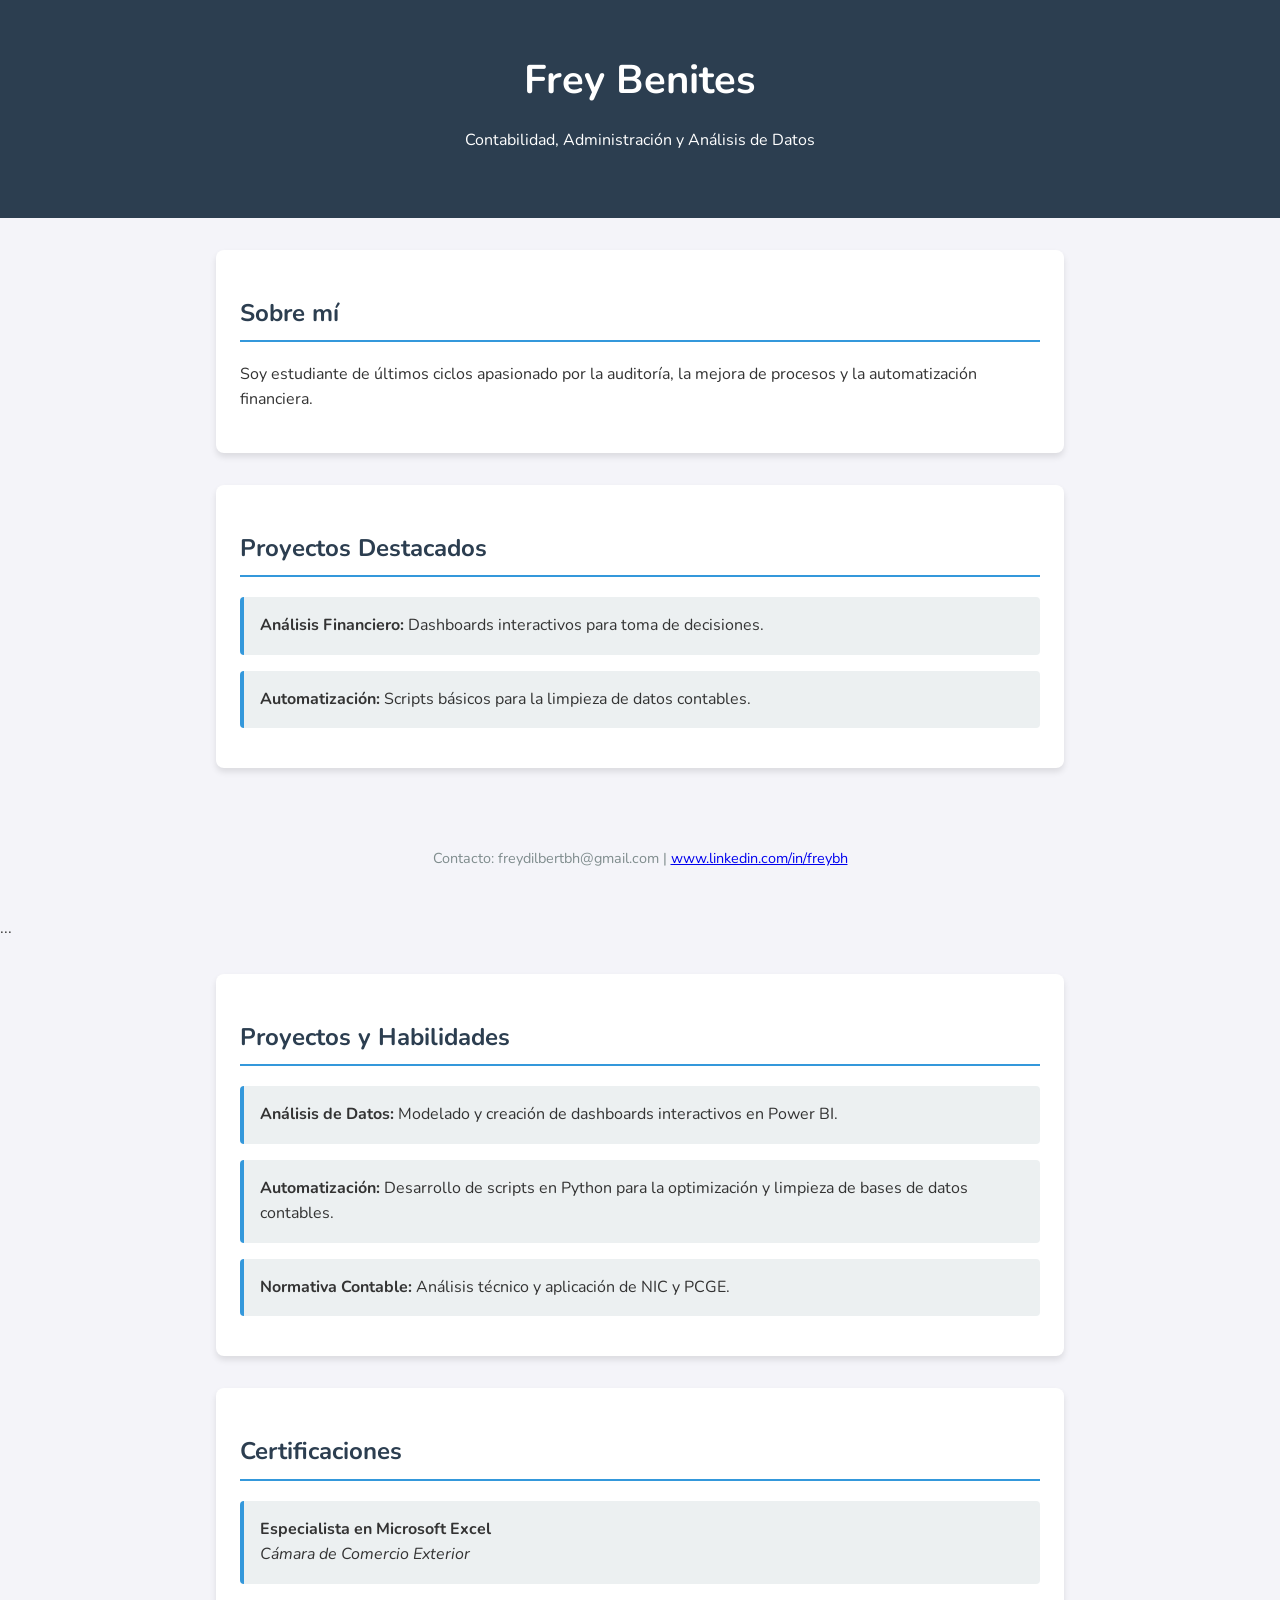
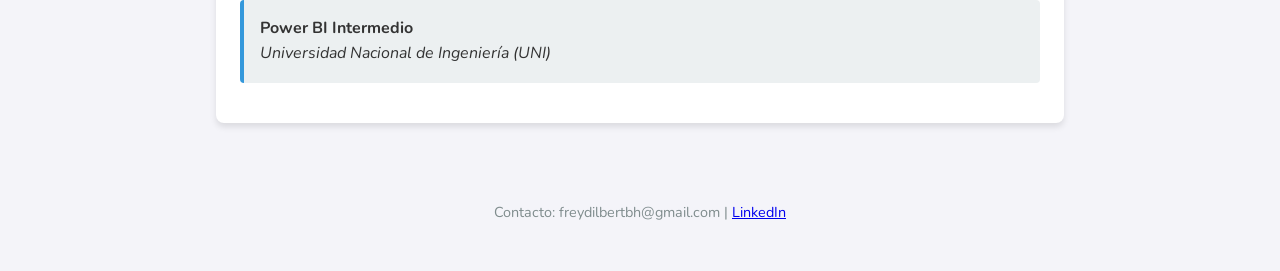
==== index.html @ 2e297ecc "Add files via upload" ====
<!DOCTYPE html>
<html lang="es">
<head>
    <meta charset="UTF-8">
    <meta name="viewport" content="width=device-width, initial-scale=1.0">
    <title>Frey Benites - Portafolio</title>
    <link rel="stylesheet" href="style.css">
</head>
<body>

    <header>
        <h1>Frey Benites</h1>
        <p>Contabilidad, Administración y Análisis de Datos</p>
    </header>

    <section id="sobre-mi">
        <h2>Sobre mí</h2>
        <p>Soy estudiante de últimos ciclos apasionado por la auditoría, la mejora de procesos y la automatización financiera.</p>
    </section>

    <section id="proyectos">
        <h2>Proyectos Destacados</h2>
        <ul>
            <li><strong>Análisis Financiero:</strong> Dashboards interactivos para toma de decisiones.</li>
            <li><strong>Automatización:</strong> Scripts básicos para la limpieza de datos contables.</li>
        </ul>
    </section>

    <footer>
        <p>Contacto: freydilbertbh@gmail.com | <a href="https://www.linkedin.com/in/freybh" target="_blank">www.linkedin.com/in/freybh</a></p>
    </footer>

</body>
</html>
...
    <section id="proyectos">
        <h2>Proyectos y Habilidades</h2>
        <ul>
            <li><strong>Análisis de Datos:</strong> Modelado y creación de dashboards interactivos en Power BI.</li>
            <li><strong>Automatización:</strong> Desarrollo de scripts en Python para la optimización y limpieza de bases de datos contables.</li>
            <li><strong>Normativa Contable:</strong> Análisis técnico y aplicación de NIC y PCGE.</li>
        </ul>
    </section>

    <section id="certificaciones">
        <h2>Certificaciones</h2>
        <ul>
            <li><strong>Especialista en Microsoft Excel</strong> <br> <em>Cámara de Comercio Exterior</em></li>
            <li><strong>Power BI Intermedio</strong> <br> <em>Universidad Nacional de Ingeniería (UNI)</em></li>
        </ul>
    </section>

    <footer>
        <p>Contacto: freydilbertbh@gmail.com | <a href="#">LinkedIn</a></p>
    </footer>

</body>
</html>
---- style.css ----
/* Importamos una fuente moderna y muy legible de Google Fonts */
@import url('https://fonts.googleapis.com/css2?family=Nunito:wght@400;700&display=swap');

body {
    font-family: 'Nunito', system-ui, sans-serif;
    line-height: 1.6;
    margin: 0;
    padding: 0;
    background-color: #f4f4f9;
    color: #333;
}

header {
    background-color: #2c3e50;
    color: #ffffff;
    text-align: center;
    padding: 3rem 1rem;
}

header h1 {
    margin: 0;
    font-size: 2.5rem;
}

section {
    max-width: 800px;
    margin: 2rem auto;
    padding: 1.5rem;
    background: #ffffff;
    border-radius: 8px;
    box-shadow: 0 4px 6px rgba(0,0,0,0.1);
}

h2 {
    color: #2c3e50;
    border-bottom: 2px solid #3498db;
    padding-bottom: 0.5rem;
}

ul {
    list-style-type: none;
    padding: 0;
}

ul li {
    background: #ecf0f1;
    margin-bottom: 1rem;
    padding: 1rem;
    border-left: 4px solid #3498db;
    border-radius: 4px;
}

footer {
    text-align: center;
    padding: 2rem;
    font-size: 0.9rem;
    color: #7f8c8d;
}
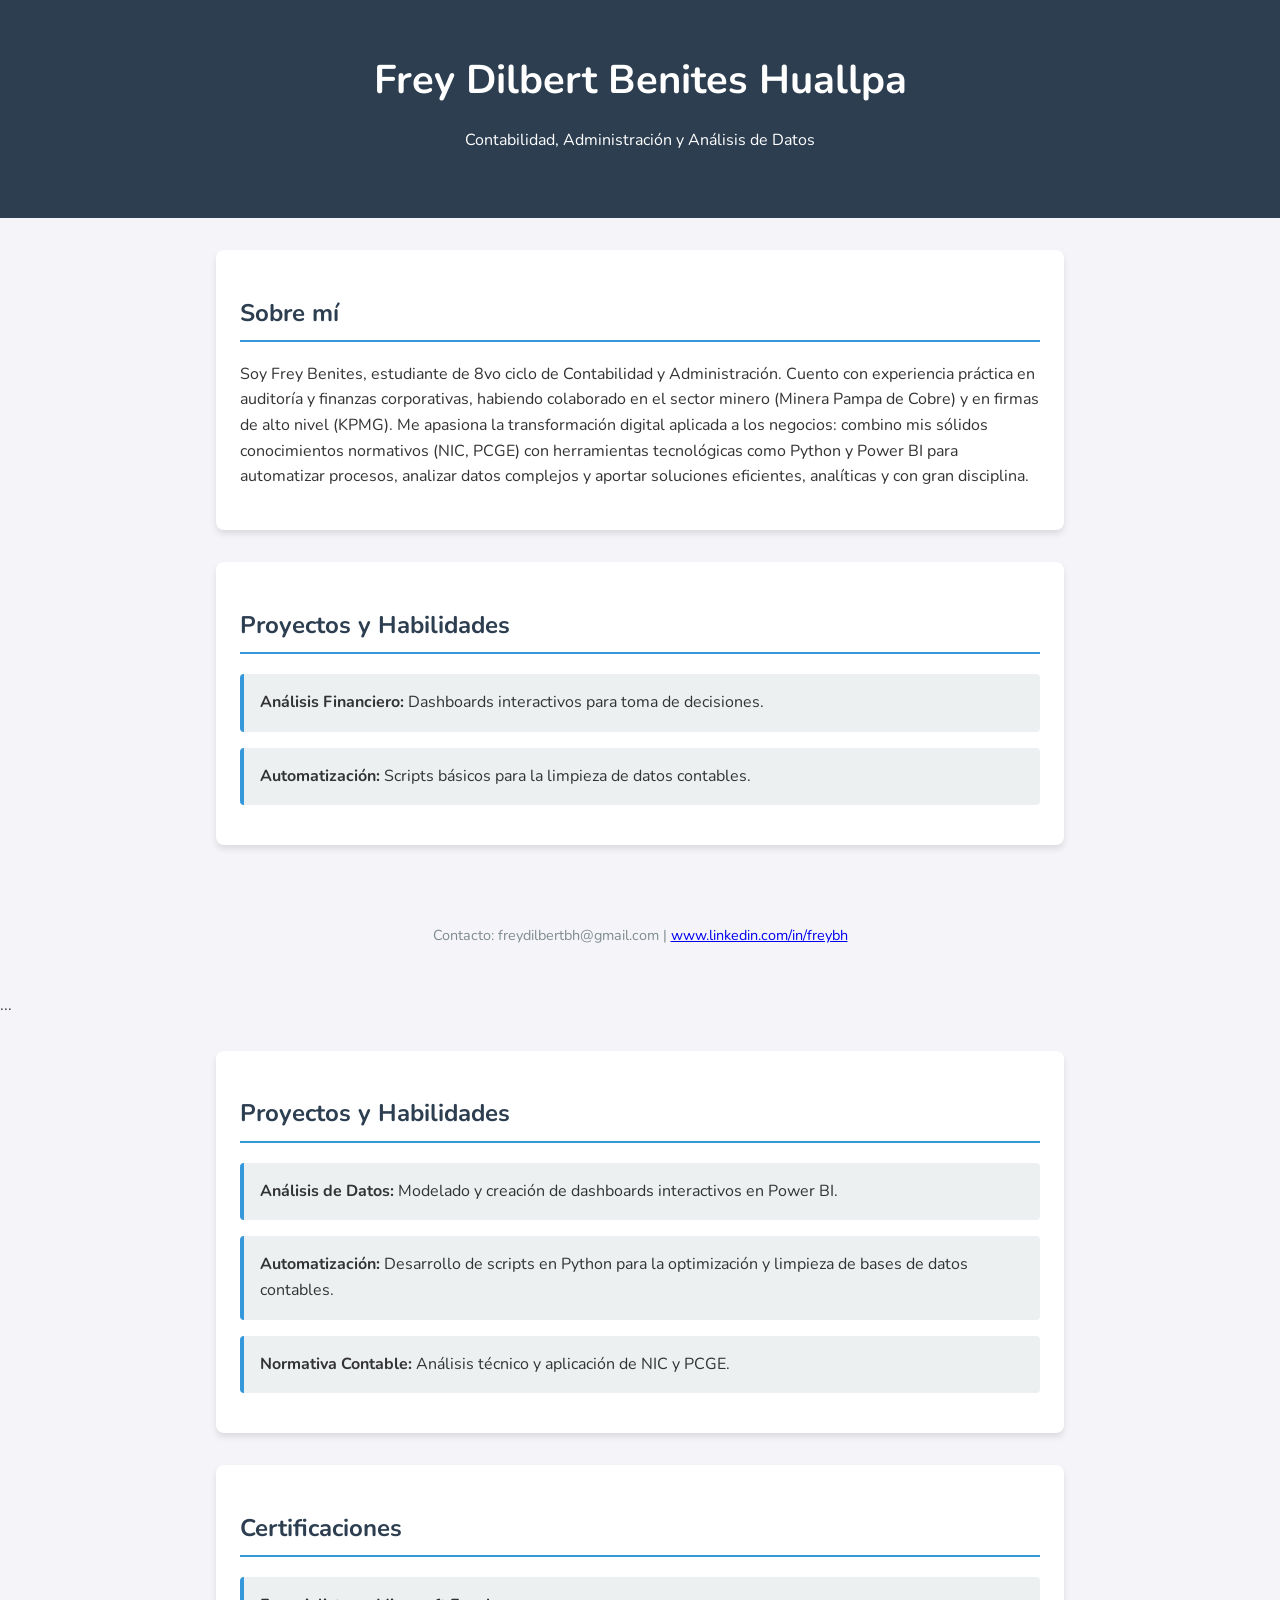
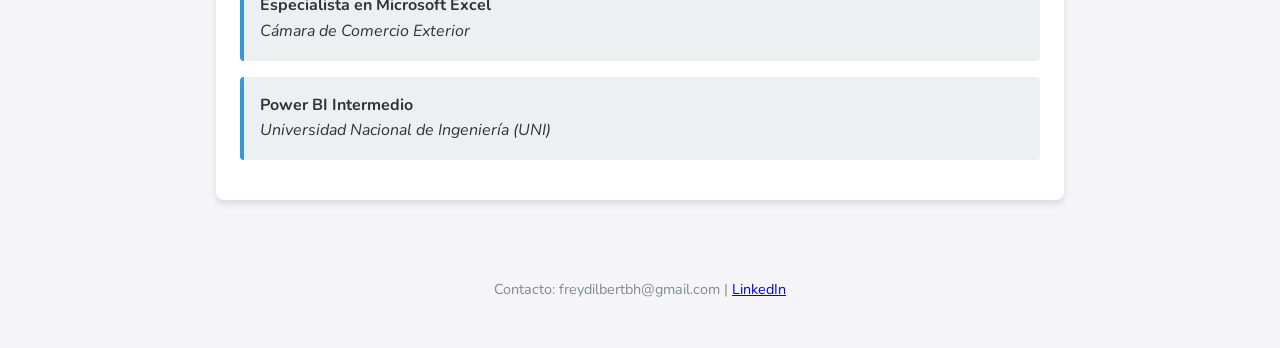
==== commit 7d3fcf36: "Add files via upload" ====
--- a/index.html
+++ b/index.html
@@ -9,17 +9,17 @@
 <body>
 
     <header>
-        <h1>Frey Benites</h1>
+        <h1>Frey Dilbert Benites Huallpa</h1>
         <p>Contabilidad, Administración y Análisis de Datos</p>
     </header>
 
     <section id="sobre-mi">
         <h2>Sobre mí</h2>
-        <p>Soy estudiante de últimos ciclos apasionado por la auditoría, la mejora de procesos y la automatización financiera.</p>
+        <p>Soy Frey Benites, estudiante de 8vo ciclo de Contabilidad y Administración. Cuento con experiencia práctica en auditoría y finanzas corporativas, habiendo colaborado en el sector minero (Minera Pampa de Cobre) y en firmas de alto nivel (KPMG). Me apasiona la transformación digital aplicada a los negocios: combino mis sólidos conocimientos normativos (NIC, PCGE) con herramientas tecnológicas como Python y Power BI para automatizar procesos, analizar datos complejos y aportar soluciones eficientes, analíticas y con gran disciplina.</p>
     </section>
 
     <section id="proyectos">
-        <h2>Proyectos Destacados</h2>
+        <h2>Proyectos y Habilidades</h2>
         <ul>
             <li><strong>Análisis Financiero:</strong> Dashboards interactivos para toma de decisiones.</li>
             <li><strong>Automatización:</strong> Scripts básicos para la limpieza de datos contables.</li>
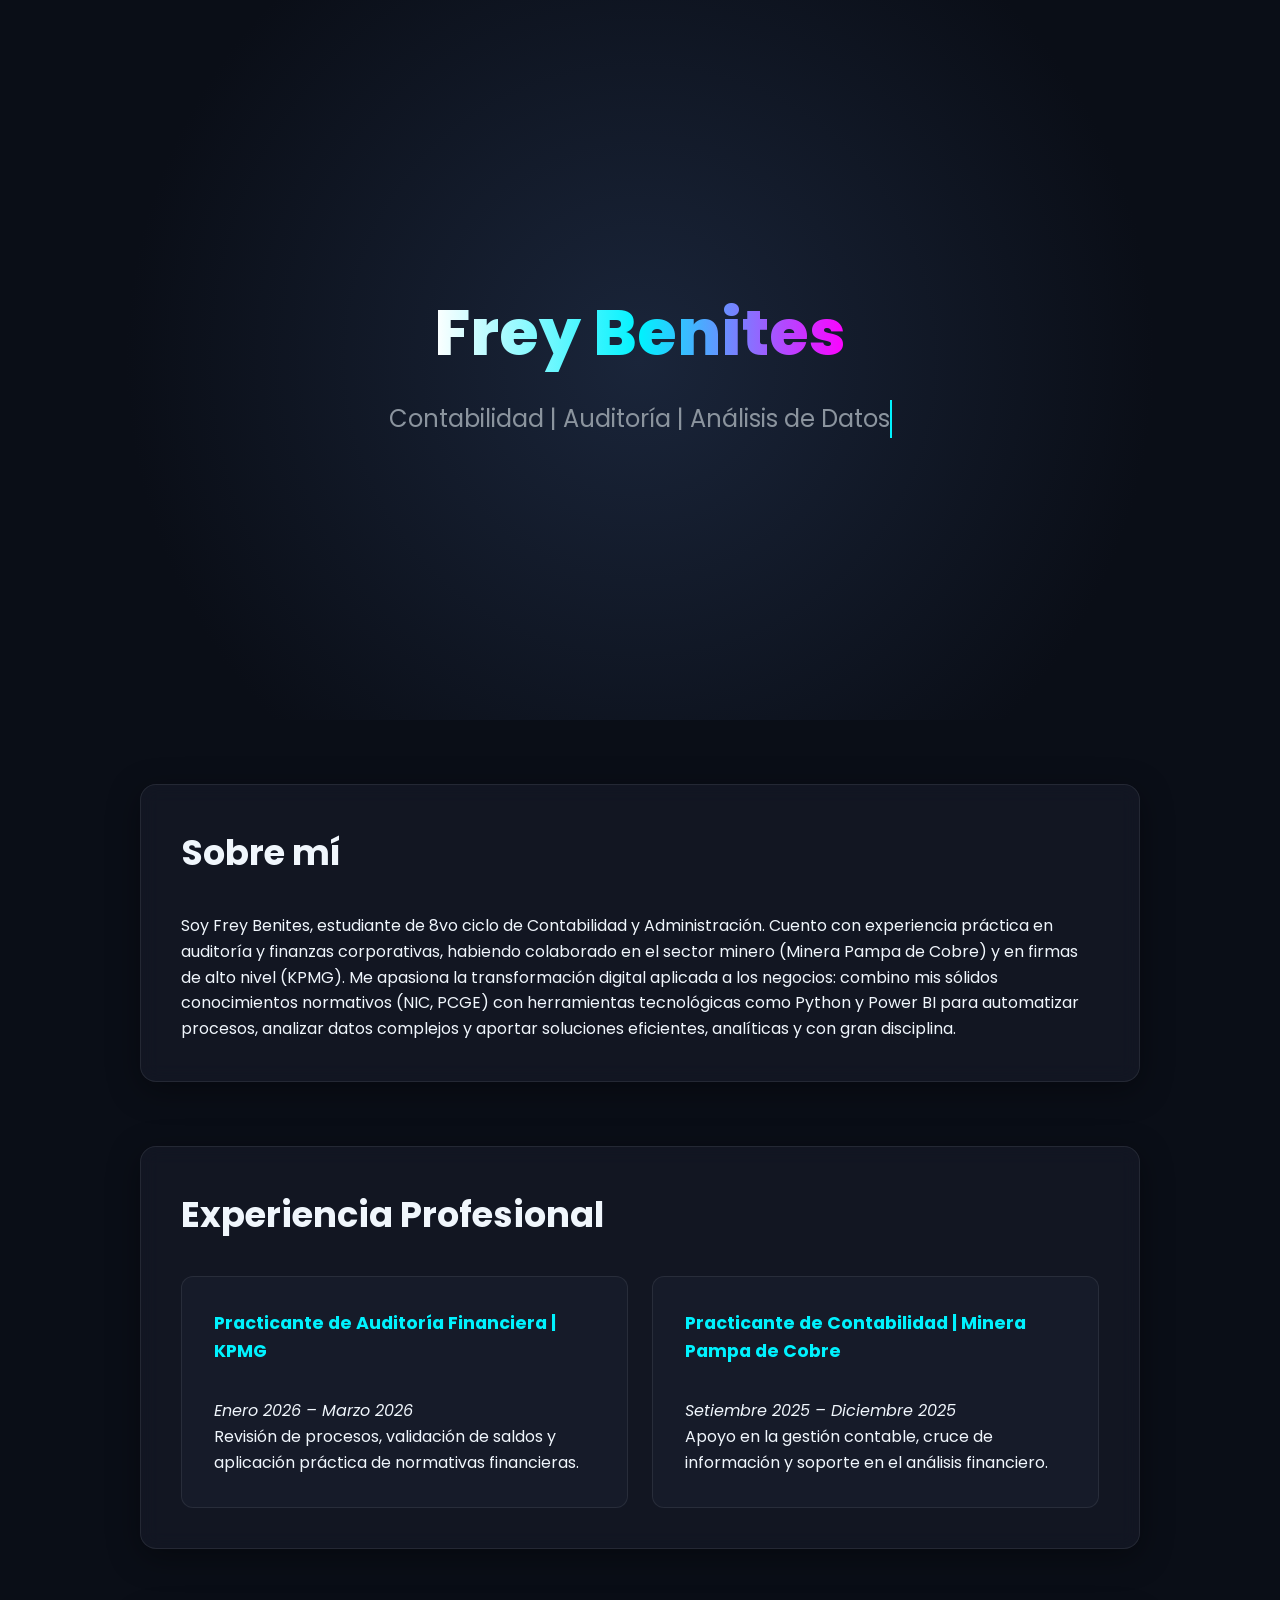
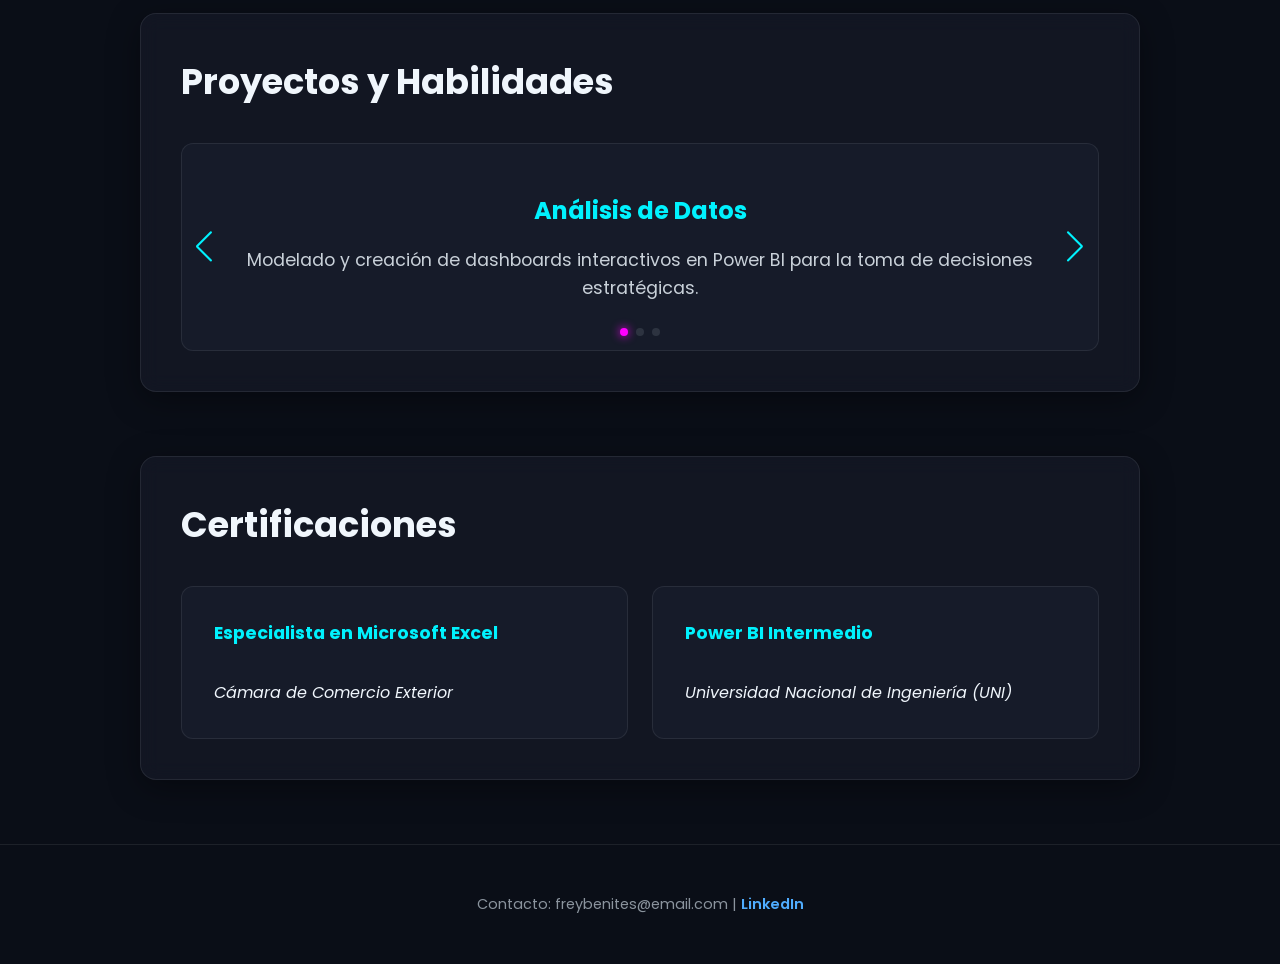
==== commit 0467e4e4: "Add files via upload" ====
--- a/index.html
+++ b/index.html
@@ -4,13 +4,16 @@
     <meta charset="UTF-8">
     <meta name="viewport" content="width=device-width, initial-scale=1.0">
     <title>Frey Benites - Portafolio</title>
+    
     <link rel="stylesheet" href="style.css">
+    
+    <link rel="stylesheet" href="https://cdn.jsdelivr.net/npm/swiper@11/swiper-bundle.min.css" />
 </head>
 <body>
 
     <header>
-        <h1>Frey Dilbert Benites Huallpa</h1>
-        <p>Contabilidad, Administración y Análisis de Datos</p>
+        <h1>Frey Benites</h1>
+        <p class="typewriter">Contabilidad | Auditoría | Análisis de Datos</p>
     </header>
 
     <section id="sobre-mi">
@@ -18,28 +21,50 @@
         <p>Soy Frey Benites, estudiante de 8vo ciclo de Contabilidad y Administración. Cuento con experiencia práctica en auditoría y finanzas corporativas, habiendo colaborado en el sector minero (Minera Pampa de Cobre) y en firmas de alto nivel (KPMG). Me apasiona la transformación digital aplicada a los negocios: combino mis sólidos conocimientos normativos (NIC, PCGE) con herramientas tecnológicas como Python y Power BI para automatizar procesos, analizar datos complejos y aportar soluciones eficientes, analíticas y con gran disciplina.</p>
     </section>
 
-    <section id="proyectos">
-        <h2>Proyectos y Habilidades</h2>
+    <section id="experiencia">
+        <h2>Experiencia Profesional</h2>
         <ul>
-            <li><strong>Análisis Financiero:</strong> Dashboards interactivos para toma de decisiones.</li>
-            <li><strong>Automatización:</strong> Scripts básicos para la limpieza de datos contables.</li>
+            <li>
+                <strong>Practicante de Auditoría Financiera | KPMG</strong> <br> 
+                <em>Enero 2026 – Marzo 2026</em> <br> 
+                Revisión de procesos, validación de saldos y aplicación práctica de normativas financieras.
+            </li>
+            <li>
+                <strong>Practicante de Contabilidad | Minera Pampa de Cobre</strong> <br> 
+                <em>Setiembre 2025 – Diciembre 2025</em> <br> 
+                Apoyo en la gestión contable, cruce de información y soporte en el análisis financiero.
+            </li>
         </ul>
     </section>
 
-    <footer>
-        <p>Contacto: freydilbertbh@gmail.com | <a href="https://www.linkedin.com/in/freybh" target="_blank">www.linkedin.com/in/freybh</a></p>
-    </footer>
-
-</body>
-</html>
-...
     <section id="proyectos">
         <h2>Proyectos y Habilidades</h2>
-        <ul>
-            <li><strong>Análisis de Datos:</strong> Modelado y creación de dashboards interactivos en Power BI.</li>
-            <li><strong>Automatización:</strong> Desarrollo de scripts en Python para la optimización y limpieza de bases de datos contables.</li>
-            <li><strong>Normativa Contable:</strong> Análisis técnico y aplicación de NIC y PCGE.</li>
-        </ul>
+        
+        <div class="swiper">
+            <div class="swiper-wrapper">
+                
+                <div class="swiper-slide">
+                    <h3>Análisis de Datos</h3>
+                    <p>Modelado y creación de dashboards interactivos en Power BI para la toma de decisiones estratégicas.</p>
+                </div>
+                
+                <div class="swiper-slide">
+                    <h3>Automatización con Python</h3>
+                    <p>Desarrollo de scripts para la optimización, estructuración y limpieza de grandes bases de datos contables.</p>
+                </div>
+                
+                <div class="swiper-slide">
+                    <h3>Normativa Contable</h3>
+                    <p>Análisis técnico, justificación y aplicación estricta de normas como la NIC 16, NIC 2 y el PCGE.</p>
+                </div>
+
+            </div>
+            
+            <div class="swiper-pagination"></div>
+
+            <div class="swiper-button-prev"></div>
+            <div class="swiper-button-next"></div>
+        </div>
     </section>
 
     <section id="certificaciones">
@@ -51,8 +76,28 @@
     </section>
 
     <footer>
-        <p>Contacto: freydilbertbh@gmail.com | <a href="#">LinkedIn</a></p>
+        <p>Contacto: freybenites@email.com | <a href="https://www.linkedin.com/in/frey-benites" target="_blank">LinkedIn</a></p>
     </footer>
+
+    <script src="https://cdn.jsdelivr.net/npm/swiper@11/swiper-bundle.min.js"></script>
+    <script>
+        const swiper = new Swiper('.swiper', {
+            direction: 'horizontal',
+            loop: true, // Carrusel infinito
+            autoplay: {
+                delay: 3500, // Cambia cada 3.5 segundos
+                disableOnInteraction: false,
+            },
+            pagination: {
+                el: '.swiper-pagination',
+                clickable: true,
+            },
+            navigation: {
+                nextEl: '.swiper-button-next',
+                prevEl: '.swiper-button-prev',
+            },
+        });
+    </script>
 
 </body>
 </html>
--- a/style.css
+++ b/style.css
@@ -1,58 +1,256 @@
-/* Importamos una fuente moderna y muy legible de Google Fonts */
-@import url('https://fonts.googleapis.com/css2?family=Nunito:wght@400;700&display=swap');
-
-body {
-    font-family: 'Nunito', system-ui, sans-serif;
-    line-height: 1.6;
+/* =========================================
+   1. IMPORTACIÓN DE FUENTES Y VARIABLES
+========================================= */
+@import url('https://fonts.googleapis.com/css2?family=Poppins:wght@300;400;600;700&display=swap');
+
+:root {
+    /* Paleta Tech/IA: Oscuro con acentos Cian y Magenta neón */
+    --bg-color: #0a0e17; /* Fondo principal muy oscuro */
+    --bg-accent: #161b29; /* Fondo de tarjetas/secciones */
+    --text-color: #f0f6fc;
+    --primary-neon: #00f2fe; /* Cian eléctrico */
+    --secondary-neon: #4facfe; /* Azul brillante */
+    --accent-magenta: #ff00ff; /* Magenta para toques finales */
+    --glass-bg: rgba(22, 27, 41, 0.7); /* Efecto cristal esmerilado */
+    --border-glass: rgba(255, 255, 255, 0.08);
+}
+
+/* =========================================
+   2. ESTILOS BASE Y RESET
+========================================= */
+* {
     margin: 0;
     padding: 0;
-    background-color: #f4f4f9;
-    color: #333;
-}
-
+    box-sizing: border-box;
+}
+
+body {
+    font-family: 'Poppins', system-ui, sans-serif;
+    line-height: 1.6;
+    background-color: var(--bg-color);
+    color: var(--text-color);
+    overflow-x: hidden; /* Evita que la página se desborde hacia los lados por las animaciones */
+}
+
+/* =========================================
+   3. DISEÑO DE SECCIONES GENERALES
+========================================= */
+section {
+    max-width: 1000px;
+    margin: 4rem auto;
+    padding: 2.5rem;
+    background: var(--glass-bg);
+    backdrop-filter: blur(10px); /* Efecto difuminado del fondo */
+    border-radius: 16px;
+    border: 1px solid var(--border-glass);
+    box-shadow: 0 8px 32px 0 rgba(0, 0, 0, 0.37);
+    /* Animación de entrada */
+    animation: fadeInUp 0.8s ease both;
+}
+
+/* Efecto de cascada: las secciones aparecen una tras otra */
+section:nth-child(2) { animation-delay: 0.2s; }
+section:nth-child(3) { animation-delay: 0.4s; }
+section:nth-child(4) { animation-delay: 0.6s; }
+section:nth-child(5) { animation-delay: 0.8s; }
+
+h2 {
+    font-size: 2.2rem;
+    font-weight: 700;
+    color: var(--text-color);
+    margin-bottom: 2rem;
+    position: relative;
+    display: inline-block;
+}
+
+/* Línea de neón animada debajo de los títulos (h2) */
+h2::after {
+    content: '';
+    position: absolute;
+    width: 0;
+    height: 3px;
+    bottom: -5px;
+    left: 0;
+    background: linear-gradient(90deg, var(--primary-neon), var(--secondary-neon));
+    transition: width 0.4s ease;
+}
+
+section:hover h2::after {
+    width: 100%; /* La línea crece al pasar el mouse sobre la sección */
+}
+
+/* =========================================
+   4. CABECERA (HEADER)
+========================================= */
 header {
-    background-color: #2c3e50;
-    color: #ffffff;
+    height: 80vh; /* Ocupa el 80% de la pantalla inicial */
+    display: flex;
+    flex-direction: column;
+    justify-content: center;
+    align-items: center;
     text-align: center;
-    padding: 3rem 1rem;
+    background: radial-gradient(circle at center, #1a253a 0%, var(--bg-color) 70%);
+    padding: 2rem;
 }
 
 header h1 {
-    margin: 0;
-    font-size: 2.5rem;
-}
-
-section {
-    max-width: 800px;
-    margin: 2rem auto;
-    padding: 1.5rem;
-    background: #ffffff;
-    border-radius: 8px;
-    box-shadow: 0 4px 6px rgba(0,0,0,0.1);
-}
-
-h2 {
-    color: #2c3e50;
-    border-bottom: 2px solid #3498db;
-    padding-bottom: 0.5rem;
-}
-
+    font-size: 4rem;
+    font-weight: 800;
+    /* Texto con gradiente de colores */
+    background: linear-gradient(to right, #ffffff, var(--primary-neon), var(--accent-magenta));
+    -webkit-background-clip: text;
+    -webkit-text-fill-color: transparent;
+    margin-bottom: 1rem;
+    animation: fadeInUp 1s ease both;
+}
+
+/* =========================================
+   5. LISTAS Y TARJETAS (Experiencia, Certificados)
+========================================= */
 ul {
     list-style-type: none;
-    padding: 0;
+    display: grid;
+    grid-template-columns: repeat(auto-fit, minmax(300px, 1fr));
+    gap: 1.5rem;
 }
 
 ul li {
-    background: #ecf0f1;
+    background: var(--bg-accent);
+    padding: 2rem;
+    border-radius: 12px;
+    border: 1px solid var(--border-glass);
+    transition: all 0.3s ease;
+    cursor: default;
+}
+
+/* Efecto al pasar el mouse por encima de una tarjeta */
+ul li:hover {
+    transform: translateY(-5px) scale(1.02);
+    border-color: var(--primary-neon);
+    box-shadow: 0 10px 20px rgba(0, 242, 254, 0.15);
+}
+
+ul li strong {
+    color: var(--primary-neon);
+    font-size: 1.1rem;
+    display: block;
+    margin-bottom: 0.5rem;
+}
+
+/* =========================================
+   6. CARRUSEL (Estilos para Swiper.js)
+========================================= */
+.swiper {
+    width: 100%;
+    height: auto;
+    padding-bottom: 3.5rem; /* Espacio para los puntitos de abajo */
+}
+
+.swiper-slide {
+    text-align: center;
+    background: var(--bg-accent);
+    display: flex;
+    flex-direction: column;
+    justify-content: center;
+    align-items: center;
+    padding: 3rem;
+    border-radius: 12px;
+    border: 1px solid var(--border-glass);
+    transition: all 0.3s ease;
+}
+
+.swiper-slide h3 {
+    color: var(--primary-neon);
+    font-size: 1.5rem;
     margin-bottom: 1rem;
-    padding: 1rem;
-    border-left: 4px solid #3498db;
-    border-radius: 4px;
-}
-
+}
+
+.swiper-slide p {
+    font-size: 1.1rem;
+    color: #c9d1d9;
+}
+
+/* Colores de las flechas y puntos de Swiper */
+.swiper-button-next, .swiper-button-prev {
+    color: var(--primary-neon) !important;
+    transform: scale(0.7); /* Las hace un poco más sutiles */
+}
+
+.swiper-pagination-bullet {
+    background: #8b949e !important; /* Puntos inactivos */
+}
+
+.swiper-pagination-bullet-active {
+    background: var(--accent-magenta) !important; /* Punto activo */
+    box-shadow: 0 0 10px var(--accent-magenta);
+}
+
+/* =========================================
+   7. PIE DE PÁGINA (FOOTER)
+========================================= */
 footer {
     text-align: center;
-    padding: 2rem;
+    padding: 3rem;
     font-size: 0.9rem;
-    color: #7f8c8d;
+    color: #8b949e;
+    border-top: 1px solid var(--border-glass);
+    margin-top: 4rem;
+}
+
+footer a {
+    color: var(--secondary-neon);
+    text-decoration: none;
+    transition: color 0.3s ease;
+    font-weight: 600;
+}
+
+footer a:hover {
+    color: var(--accent-magenta);
+}
+
+/* =========================================
+   8. ANIMACIONES Y EFECTOS ESPECIALES
+========================================= */
+/* Animación de aparición suave desde abajo */
+@keyframes fadeInUp {
+    from {
+        opacity: 0;
+        transform: translateY(30px);
+    }
+    to {
+        opacity: 1;
+        transform: translateY(0);
+    }
+}
+
+/* Efecto Máquina de Escribir (Typewriter) */
+.typewriter {
+    overflow: hidden; 
+    border-right: 2px solid var(--primary-neon); /* El cursor de escritura */
+    white-space: nowrap; 
+    margin: 0 auto; 
+    font-size: 1.5rem;
+    color: #8b949e;
+    animation: 
+      typing 3.5s steps(40, end),
+      blink-caret .75s step-end infinite;
+}
+
+/* La escritura en sí */
+@keyframes typing {
+    from { width: 0 }
+    to { width: 100% } /* Ajusta automáticamente al tamaño del texto */
+}
+
+/* El parpadeo del cursor */
+@keyframes blink-caret {
+    from, to { border-color: transparent }
+    50% { border-color: var(--primary-neon); }
+}
+
+/* Ajustes para pantallas pequeñas (Celulares) */
+@media (max-width: 768px) {
+    header h1 { font-size: 2.5rem; }
+    .typewriter { font-size: 1rem; border-right: none; white-space: normal; animation: fadeInUp 1s ease both; }
+    section { margin: 2rem 1rem; padding: 1.5rem; }
 }
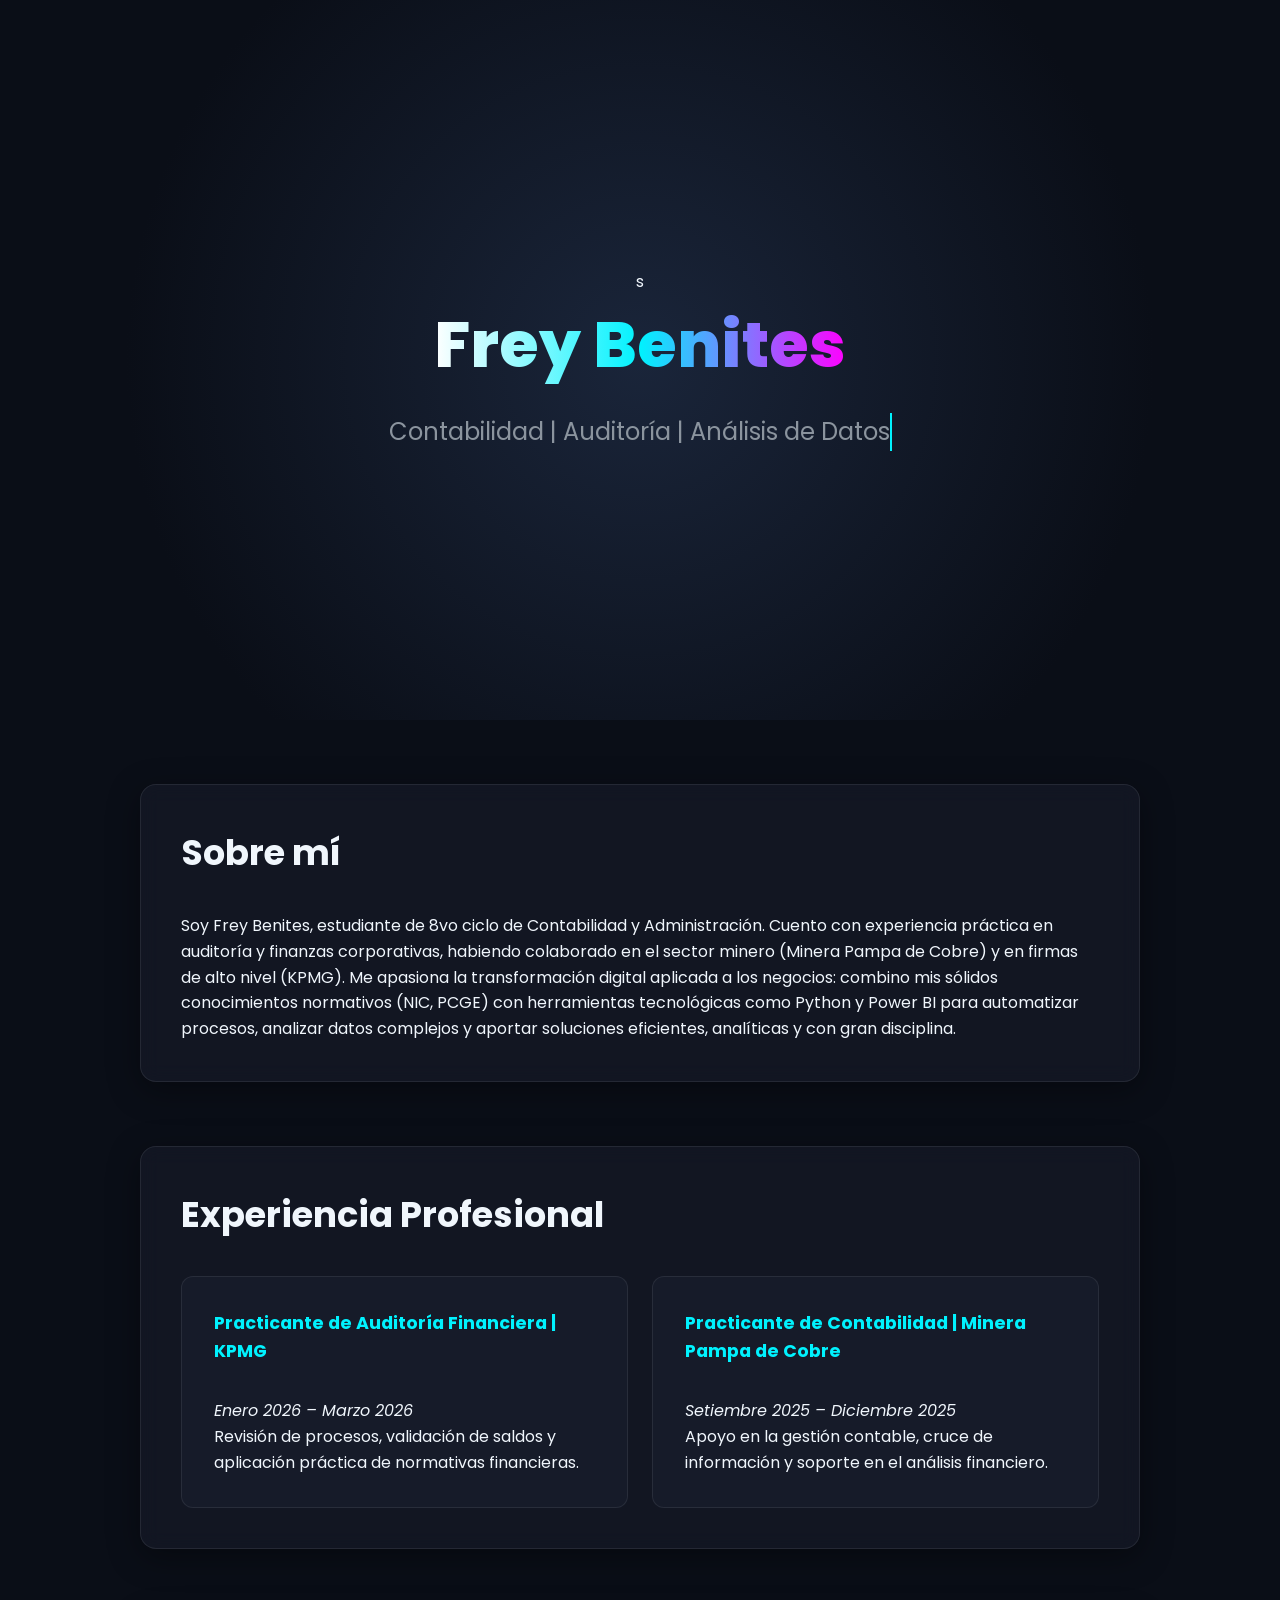
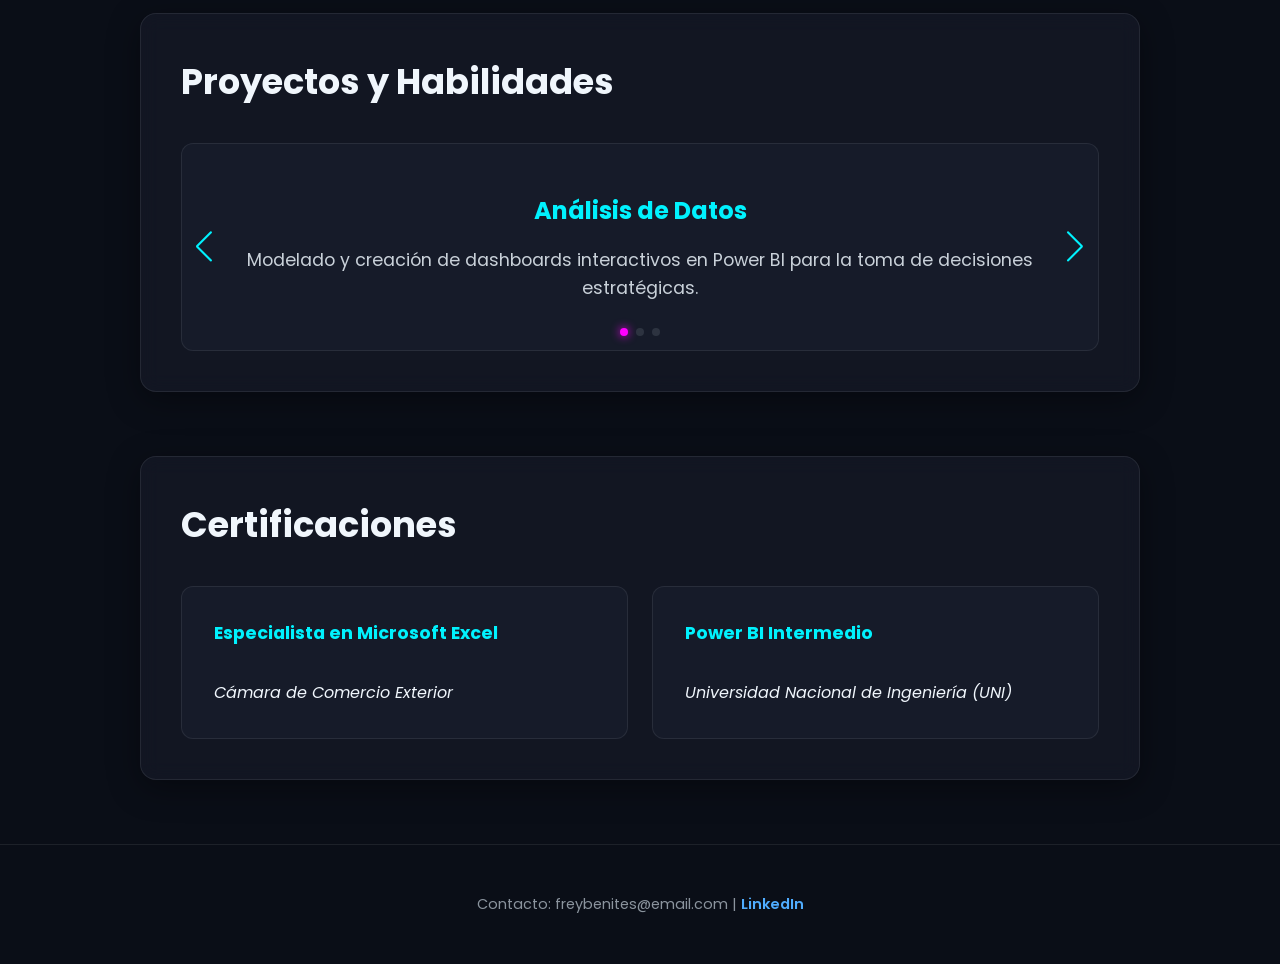
==== commit 278891c1: "Add files via upload" ====
--- a/index.html
+++ b/index.html
@@ -11,7 +11,7 @@
 </head>
 <body>
 
-    <header>
+    <header>s
         <h1>Frey Benites</h1>
         <p class="typewriter">Contabilidad | Auditoría | Análisis de Datos</p>
     </header>
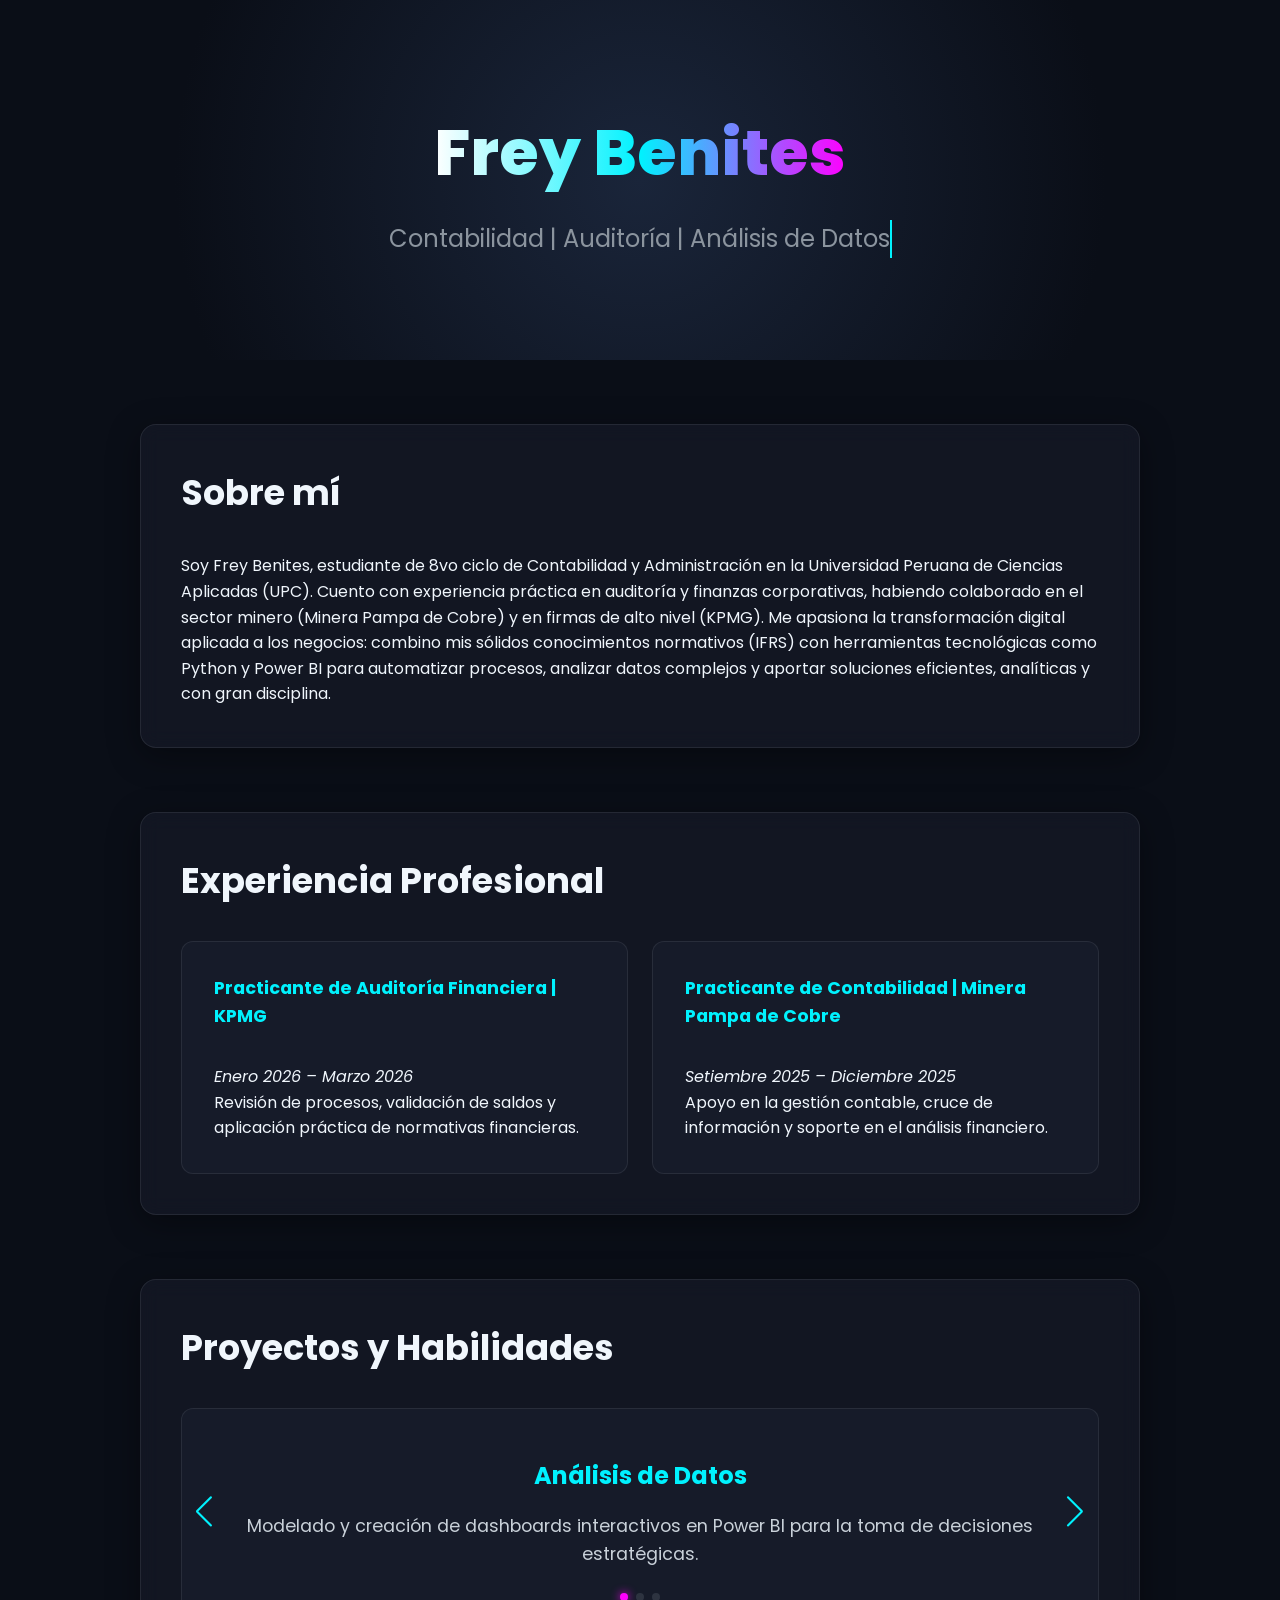
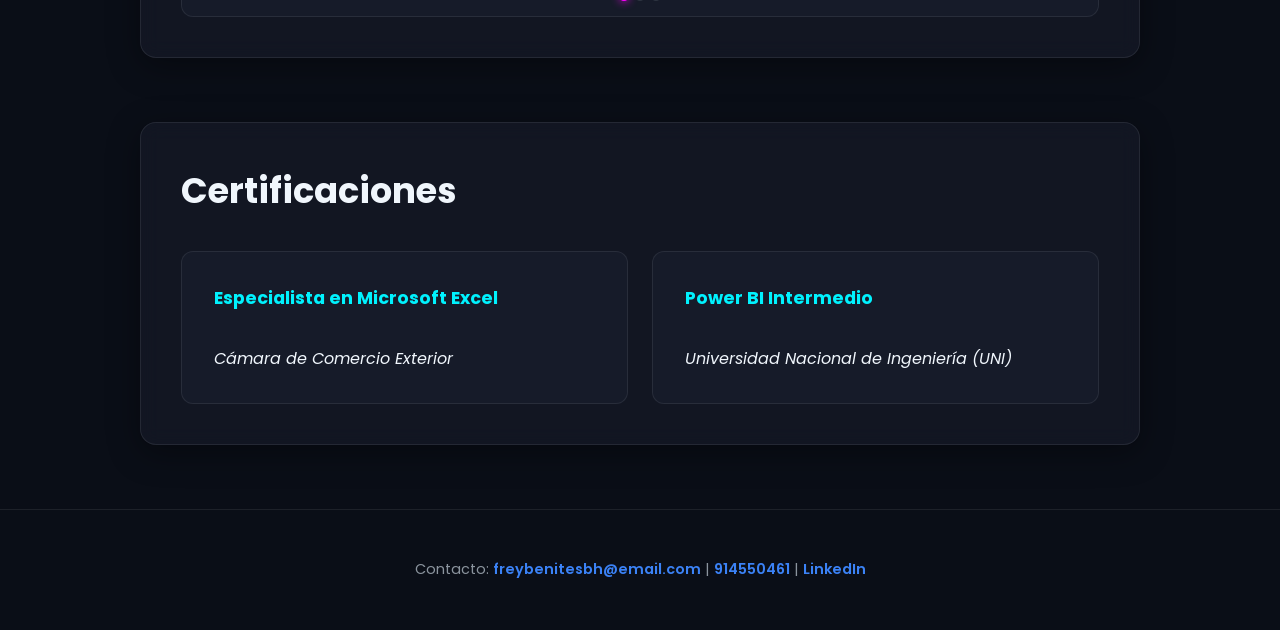
==== commit 90b1e648: "Add files via upload" ====
--- a/index.html
+++ b/index.html
@@ -11,14 +11,14 @@
 </head>
 <body>
 
-    <header>s
+    <header>
         <h1>Frey Benites</h1>
         <p class="typewriter">Contabilidad | Auditoría | Análisis de Datos</p>
     </header>
 
     <section id="sobre-mi">
         <h2>Sobre mí</h2>
-        <p>Soy Frey Benites, estudiante de 8vo ciclo de Contabilidad y Administración. Cuento con experiencia práctica en auditoría y finanzas corporativas, habiendo colaborado en el sector minero (Minera Pampa de Cobre) y en firmas de alto nivel (KPMG). Me apasiona la transformación digital aplicada a los negocios: combino mis sólidos conocimientos normativos (NIC, PCGE) con herramientas tecnológicas como Python y Power BI para automatizar procesos, analizar datos complejos y aportar soluciones eficientes, analíticas y con gran disciplina.</p>
+        <p>Soy Frey Benites, estudiante de 8vo ciclo de Contabilidad y Administración en la Universidad Peruana de Ciencias Aplicadas (UPC). Cuento con experiencia práctica en auditoría y finanzas corporativas, habiendo colaborado en el sector minero (Minera Pampa de Cobre) y en firmas de alto nivel (KPMG). Me apasiona la transformación digital aplicada a los negocios: combino mis sólidos conocimientos normativos (IFRS) con herramientas tecnológicas como Python y Power BI para automatizar procesos, analizar datos complejos y aportar soluciones eficientes, analíticas y con gran disciplina.</p>
     </section>
 
     <section id="experiencia">
@@ -75,9 +75,14 @@
         </ul>
     </section>
 
-    <footer>
-        <p>Contacto: freybenites@email.com | <a href="https://www.linkedin.com/in/frey-benites" target="_blank">LinkedIn</a></p>
-    </footer>
+   <footer>
+    <p>
+        Contacto: 
+        <a href="mailto:freybenitesbh@email.com" style="color: #3b82f6; text-decoration: none;">freybenitesbh@email.com</a> | 
+        <a href="tel:914550461" style="color: #3b82f6; text-decoration: none;">914550461</a> | 
+        <a href="https://www.linkedin.com/in/freybh" target="_blank" style="color: #3b82f6; text-decoration: none;">LinkedIn</a>
+    </p>
+</footer>
 
     <script src="https://cdn.jsdelivr.net/npm/swiper@11/swiper-bundle.min.js"></script>
     <script>
--- a/style.css
+++ b/style.css
@@ -83,7 +83,7 @@
    4. CABECERA (HEADER)
 ========================================= */
 header {
-    height: 80vh; /* Ocupa el 80% de la pantalla inicial */
+    height: 40vh; /* Reducimos el tamaño a la mitad */
     display: flex;
     flex-direction: column;
     justify-content: center;
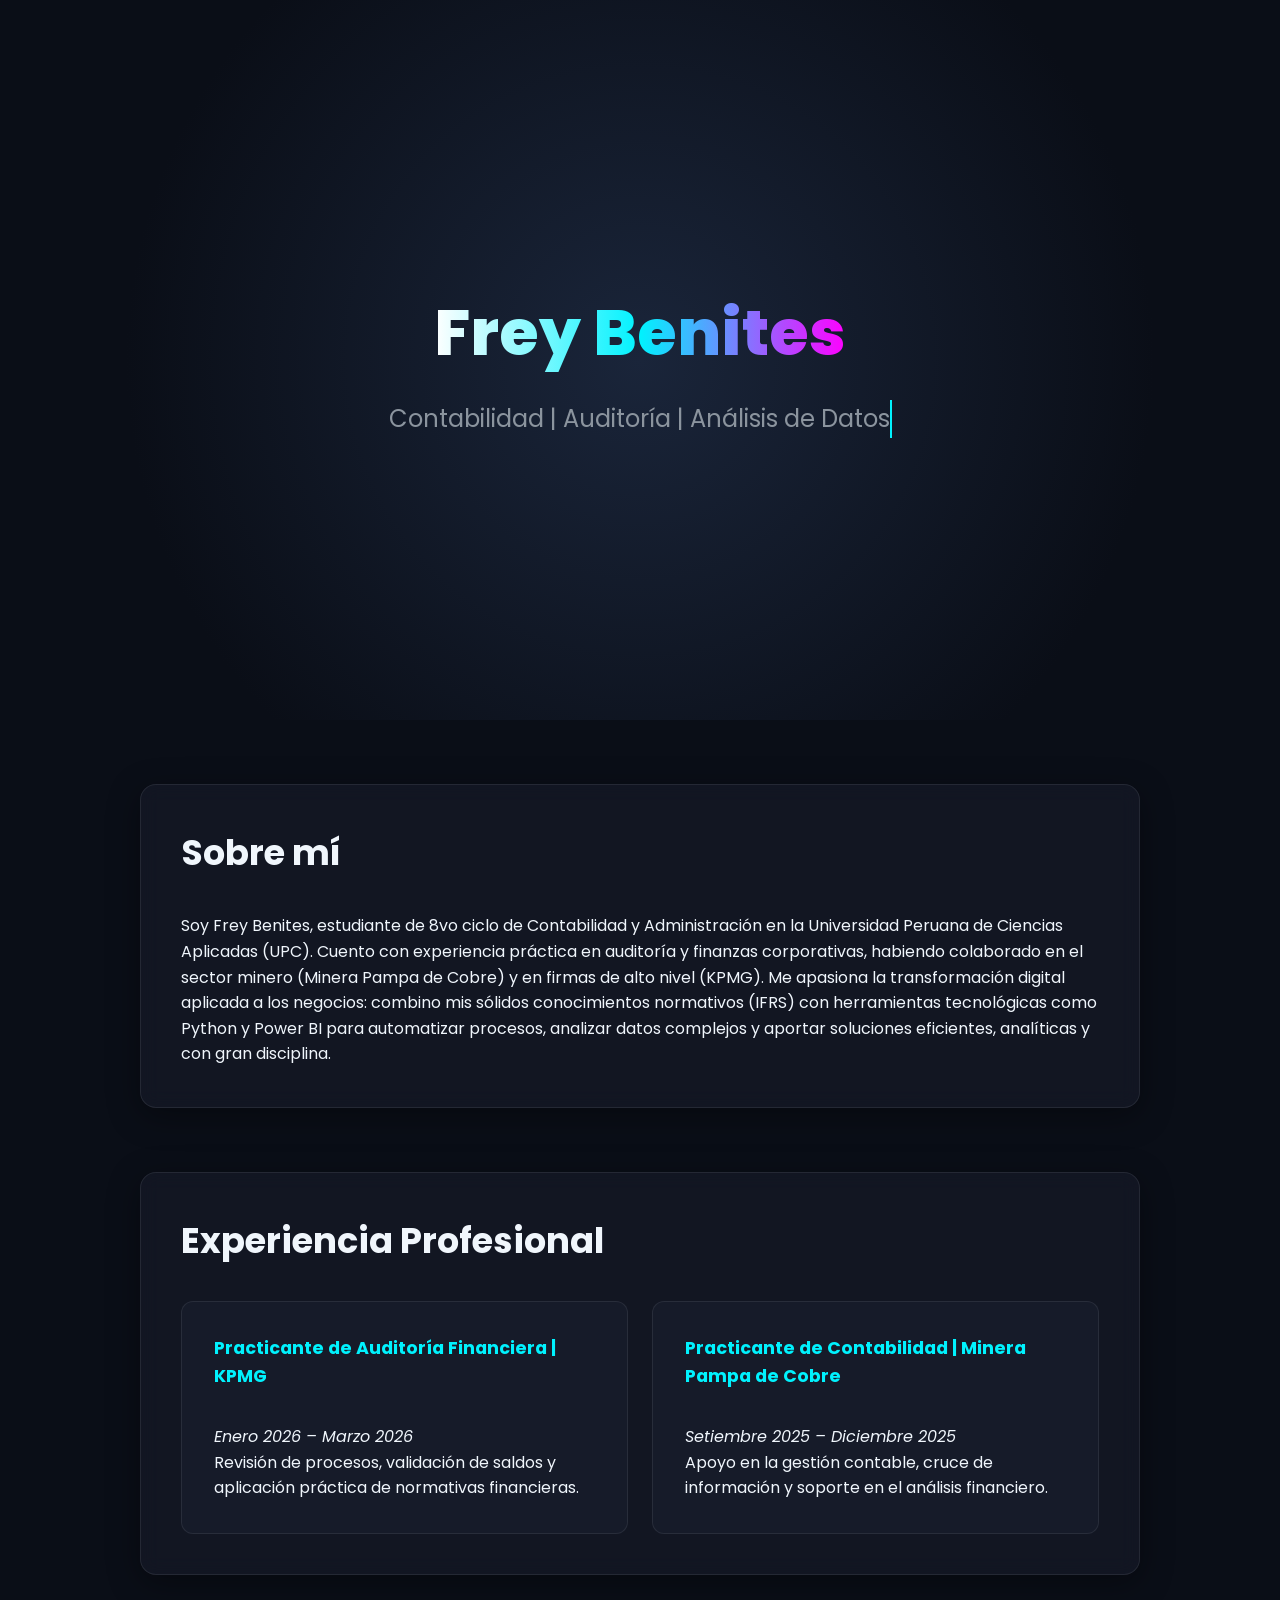
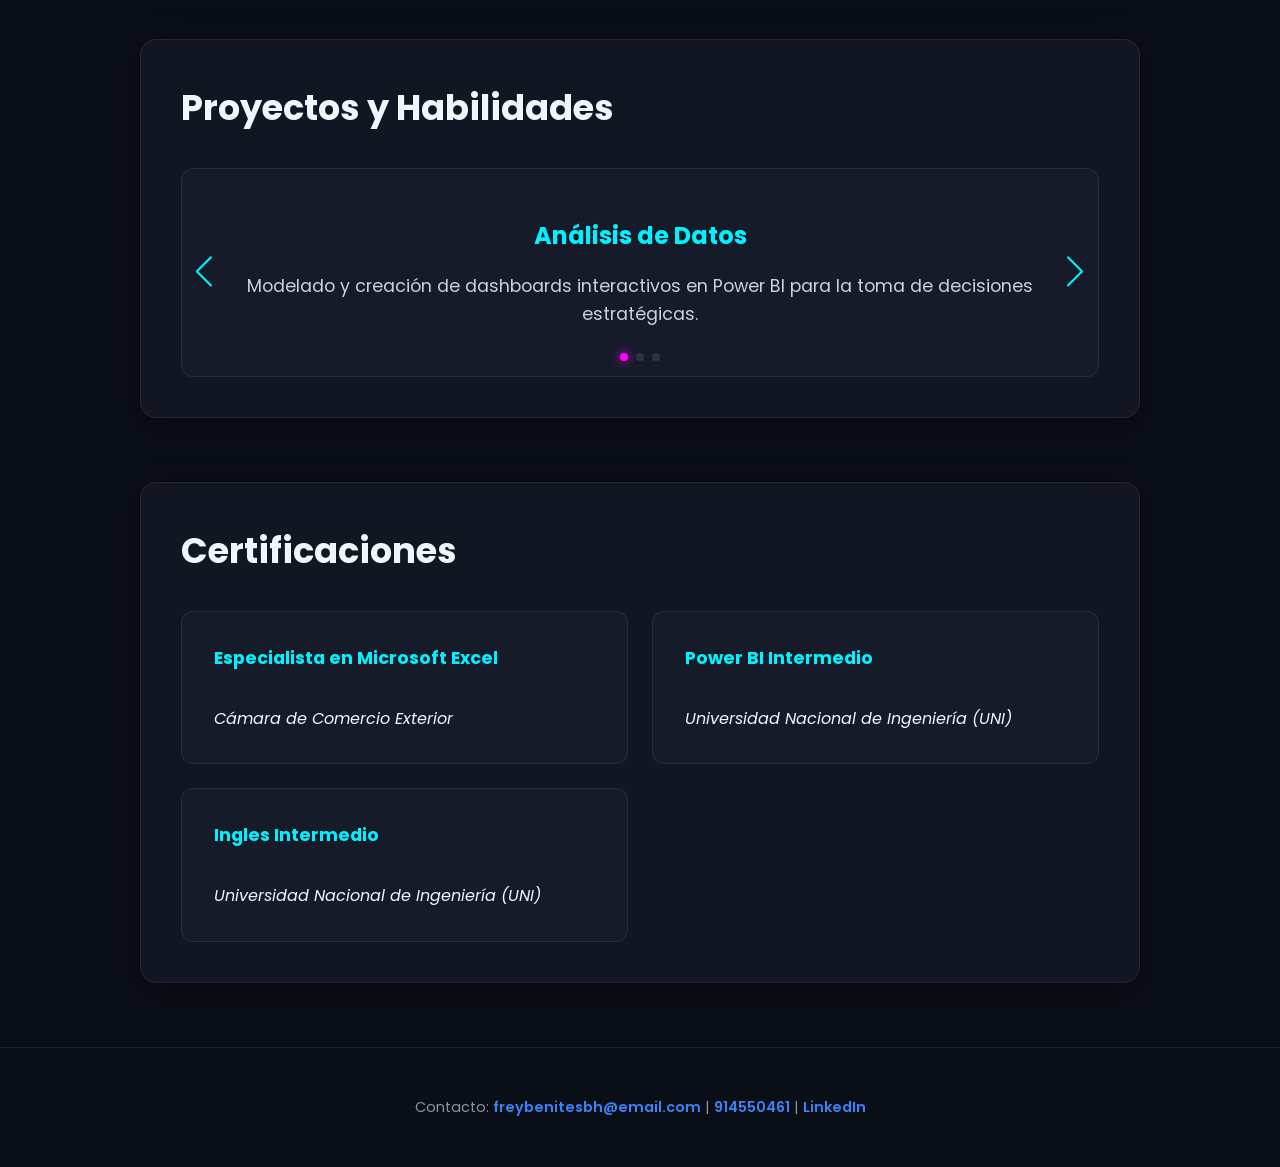
==== commit 66f146f4: "Add intermediate English skill to experience section and update background color for better contrast" ====
--- a/index.html
+++ b/index.html
@@ -72,6 +72,7 @@
         <ul>
             <li><strong>Especialista en Microsoft Excel</strong> <br> <em>Cámara de Comercio Exterior</em></li>
             <li><strong>Power BI Intermedio</strong> <br> <em>Universidad Nacional de Ingeniería (UNI)</em></li>
+            <li><strong>Ingles Intermedio</strong> <br> <em>Universidad Nacional de Ingeniería (UNI)</em></li>
         </ul>
     </section>
 
--- a/style.css
+++ b/style.css
@@ -83,7 +83,7 @@
    4. CABECERA (HEADER)
 ========================================= */
 header {
-    height: 40vh; /* Reducimos el tamaño a la mitad */
+    height: 80vh; /* Ocupa el 80% de la pantalla inicial */
     display: flex;
     flex-direction: column;
     justify-content: center;
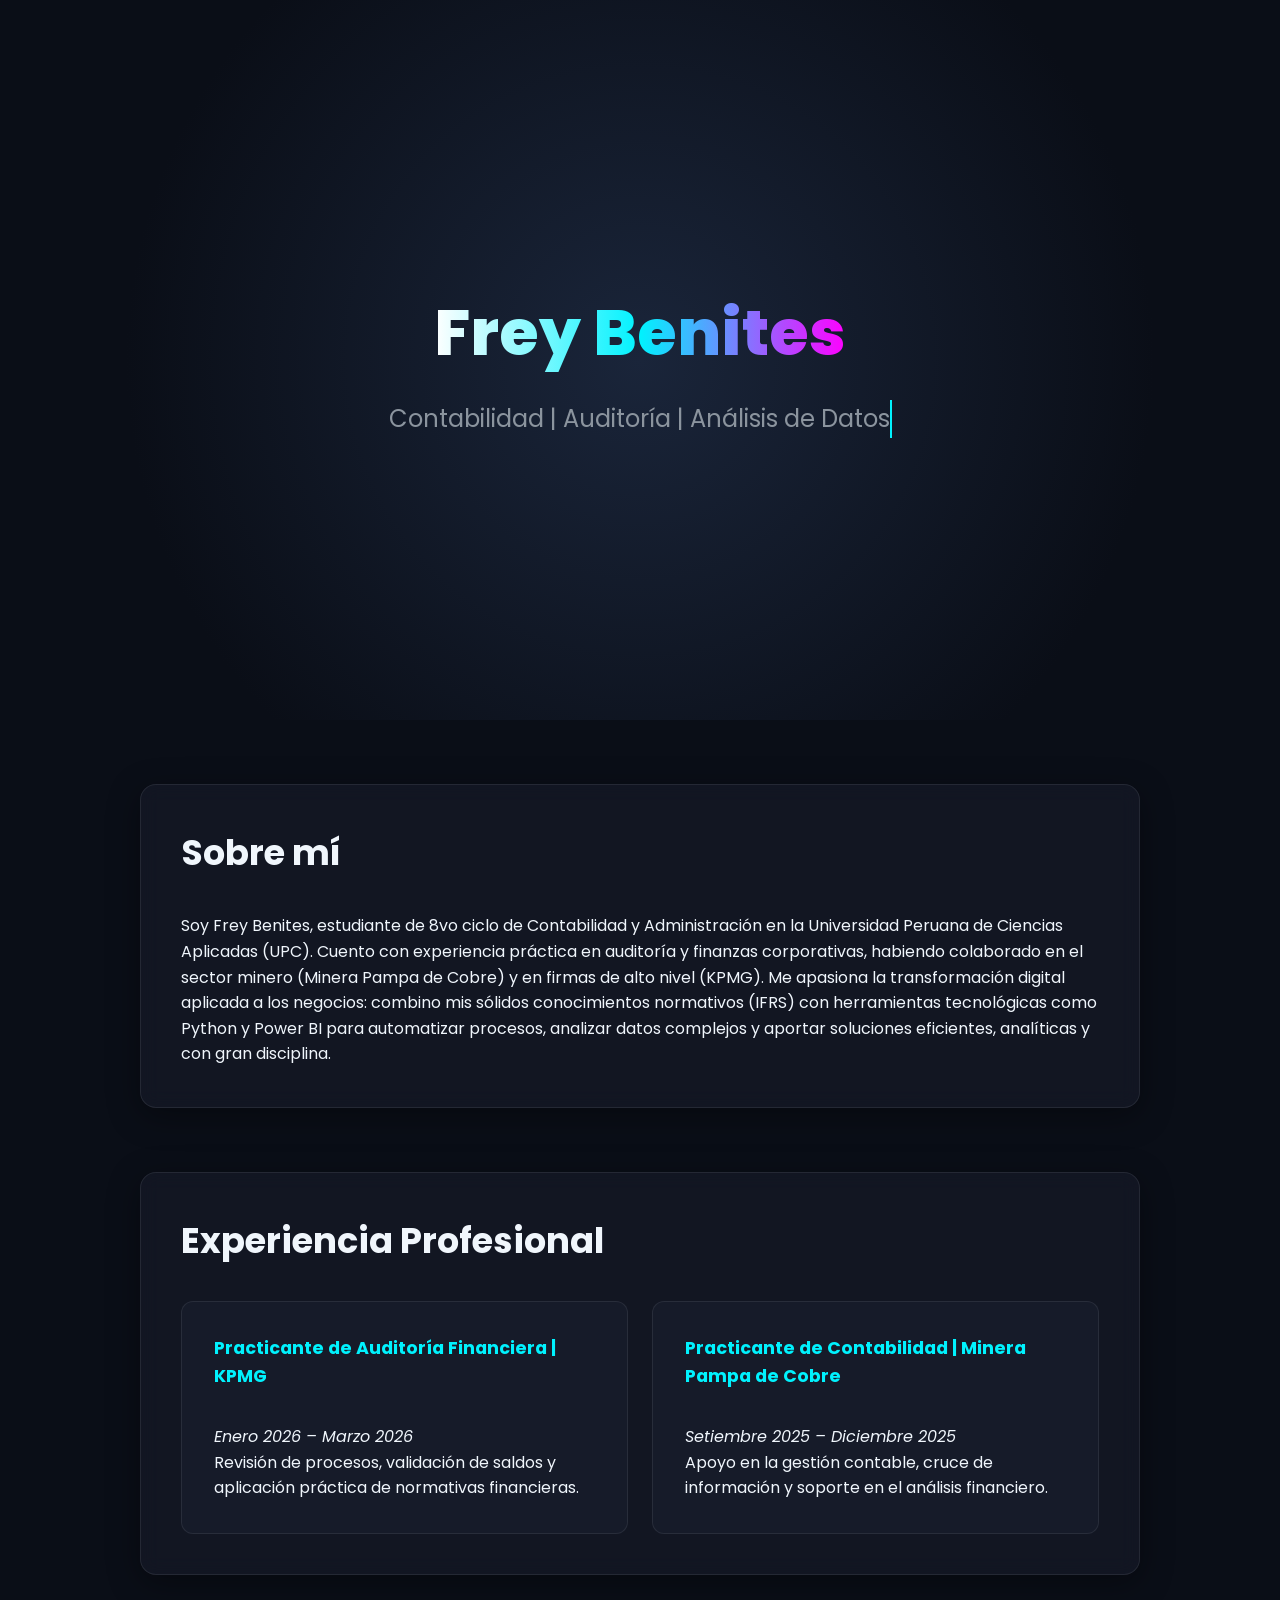
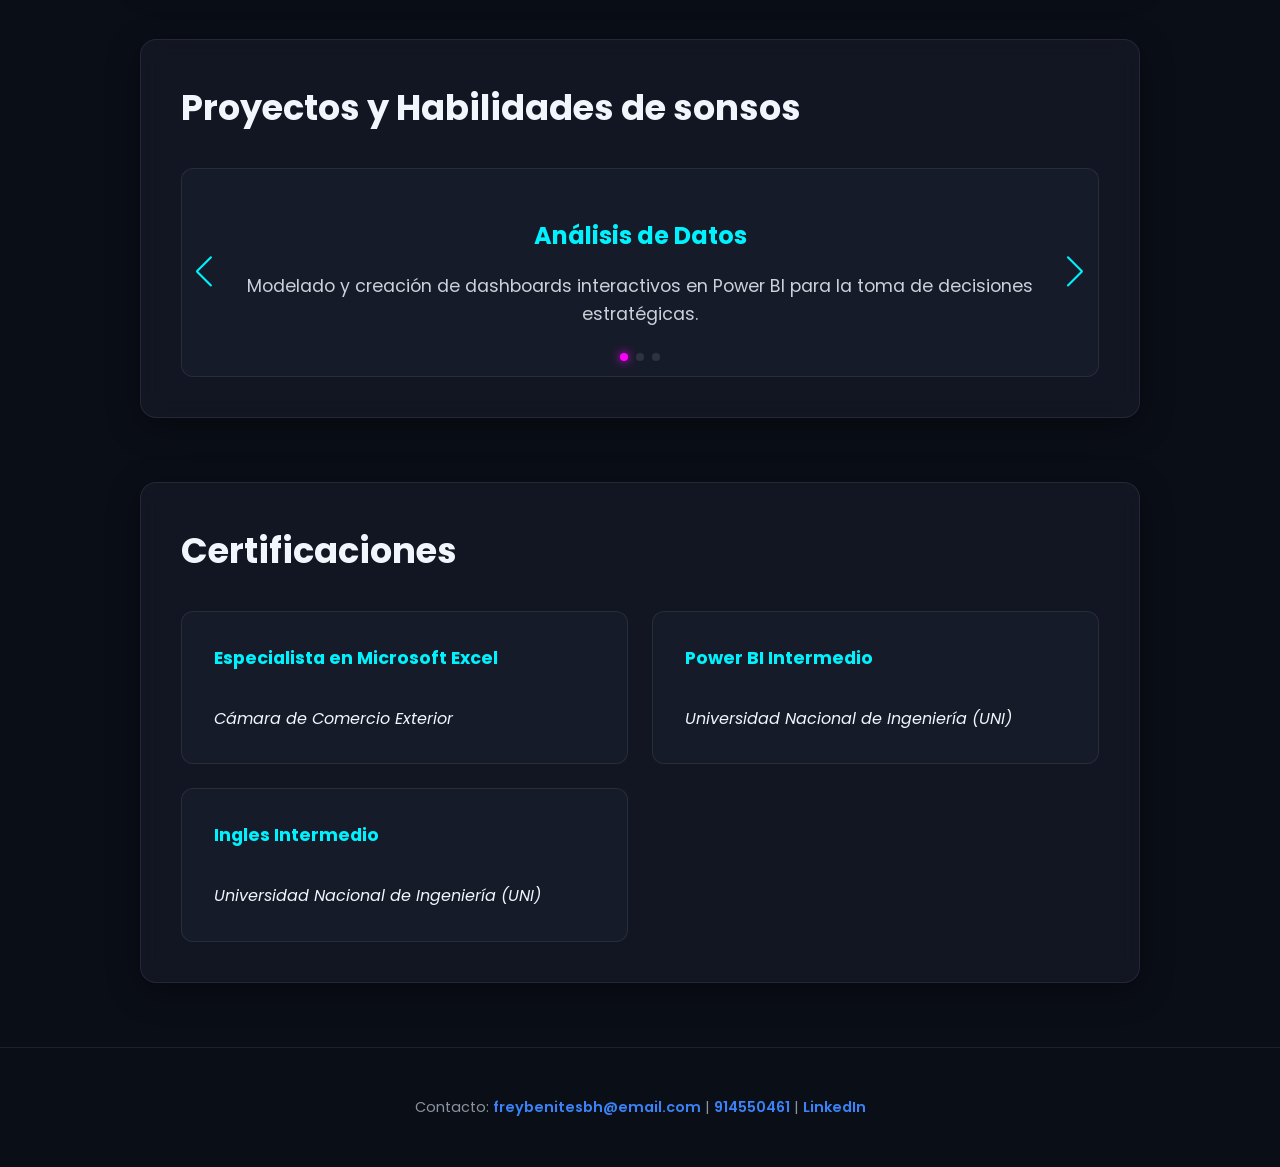
==== commit 0cf1228d: "Update section title for projects to include 'de sonsos'" ====
--- a/index.html
+++ b/index.html
@@ -38,7 +38,7 @@
     </section>
 
     <section id="proyectos">
-        <h2>Proyectos y Habilidades</h2>
+        <h2>Proyectos y Habilidades de sonsos</h2>
         
         <div class="swiper">
             <div class="swiper-wrapper">
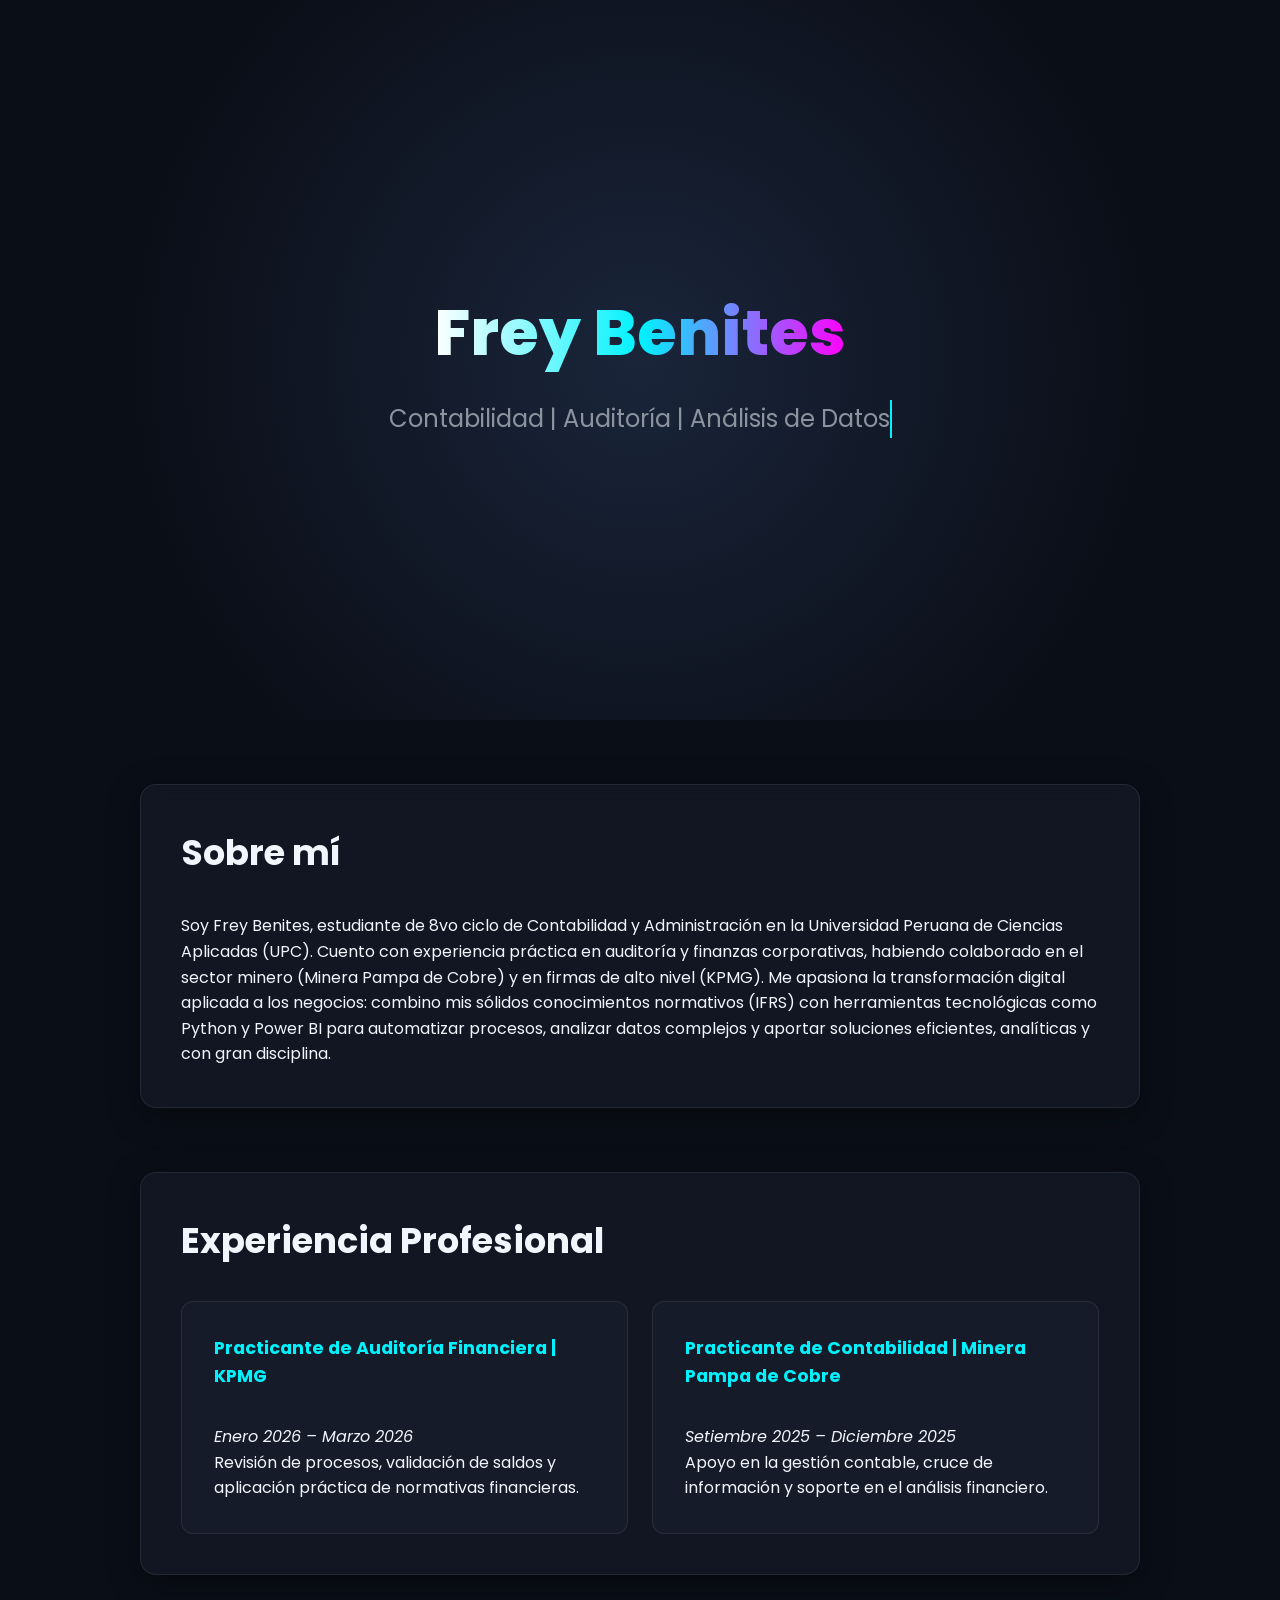
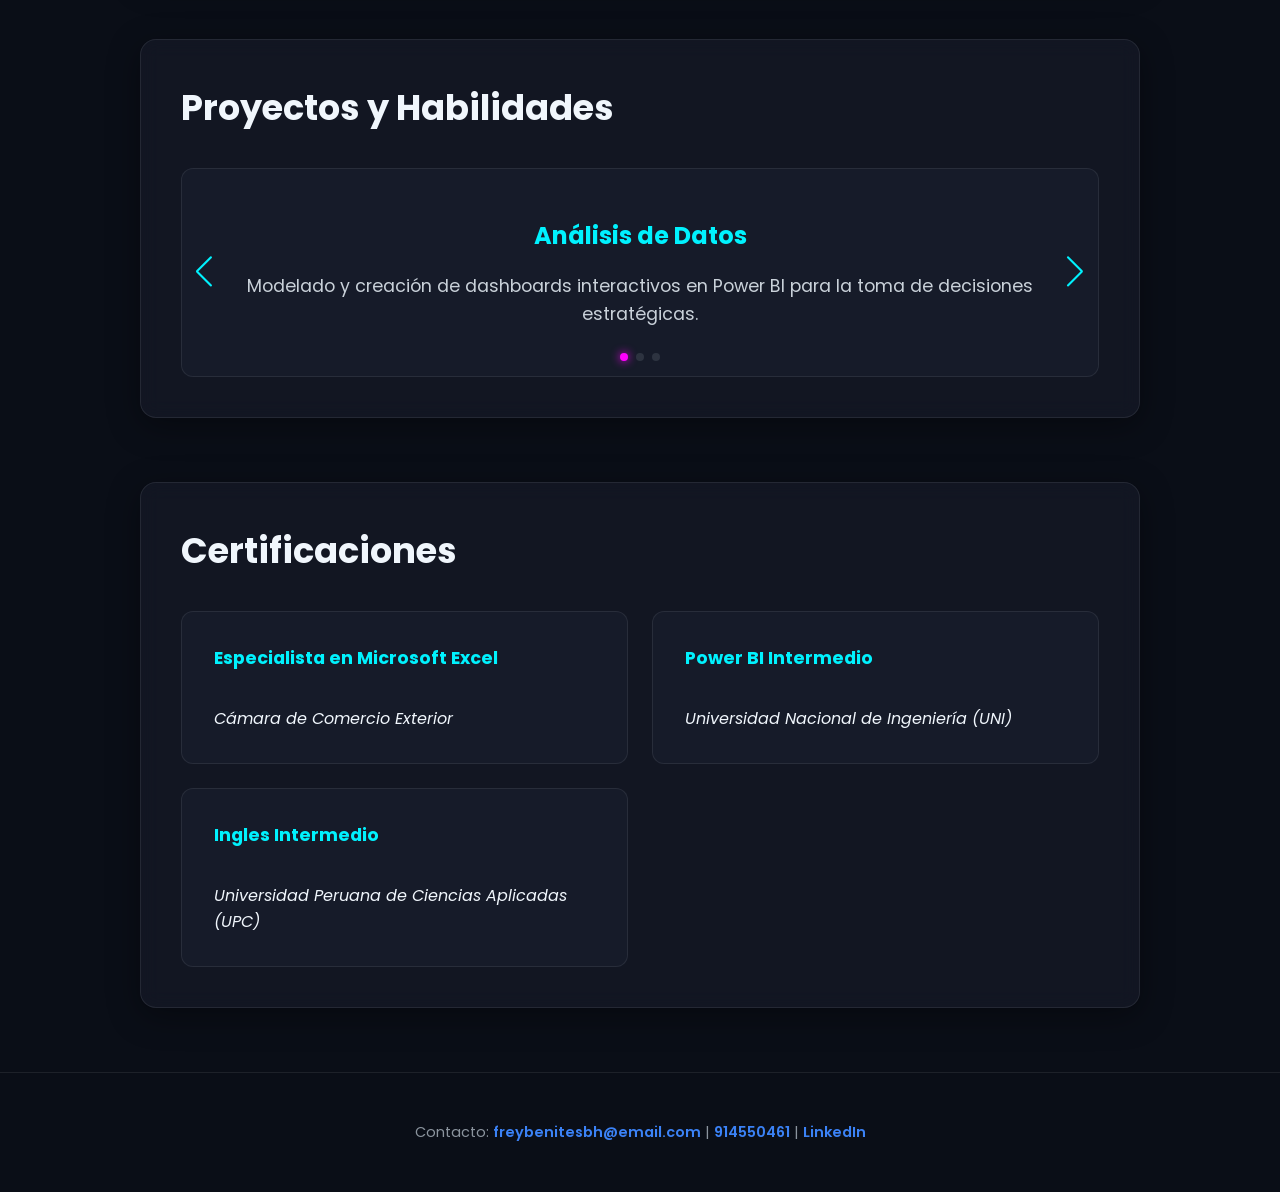
==== commit a12d6f51: "Fix section title for projects and update university name for English skill Co-authored-by: Copilot " ====
--- a/index.html
+++ b/index.html
@@ -38,7 +38,7 @@
     </section>
 
     <section id="proyectos">
-        <h2>Proyectos y Habilidades de sonsos</h2>
+        <h2>Proyectos y Habilidades</h2>
         
         <div class="swiper">
             <div class="swiper-wrapper">
@@ -72,7 +72,7 @@
         <ul>
             <li><strong>Especialista en Microsoft Excel</strong> <br> <em>Cámara de Comercio Exterior</em></li>
             <li><strong>Power BI Intermedio</strong> <br> <em>Universidad Nacional de Ingeniería (UNI)</em></li>
-            <li><strong>Ingles Intermedio</strong> <br> <em>Universidad Nacional de Ingeniería (UNI)</em></li>
+            <li><strong>Ingles Intermedio</strong> <br> <em>Universidad Peruana de Ciencias Aplicadas (UPC)</em></li>
         </ul>
     </section>
 
